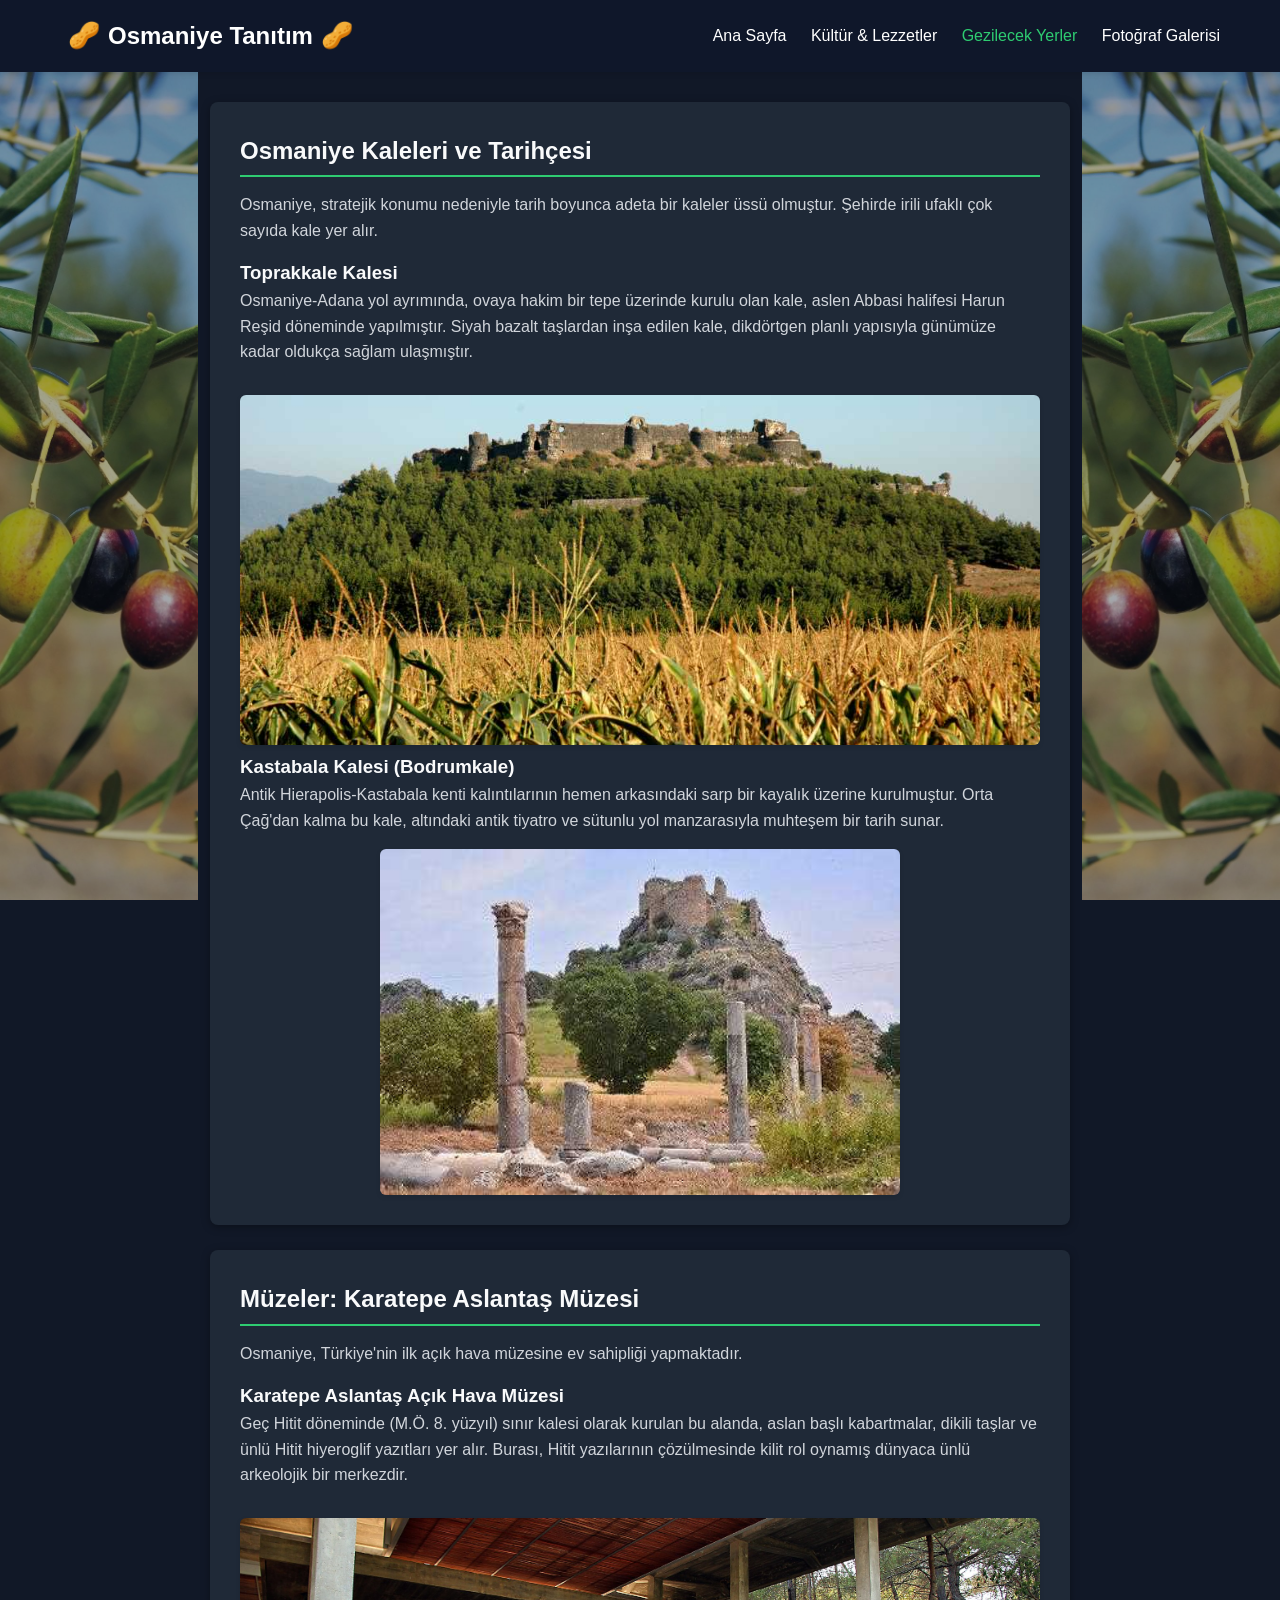
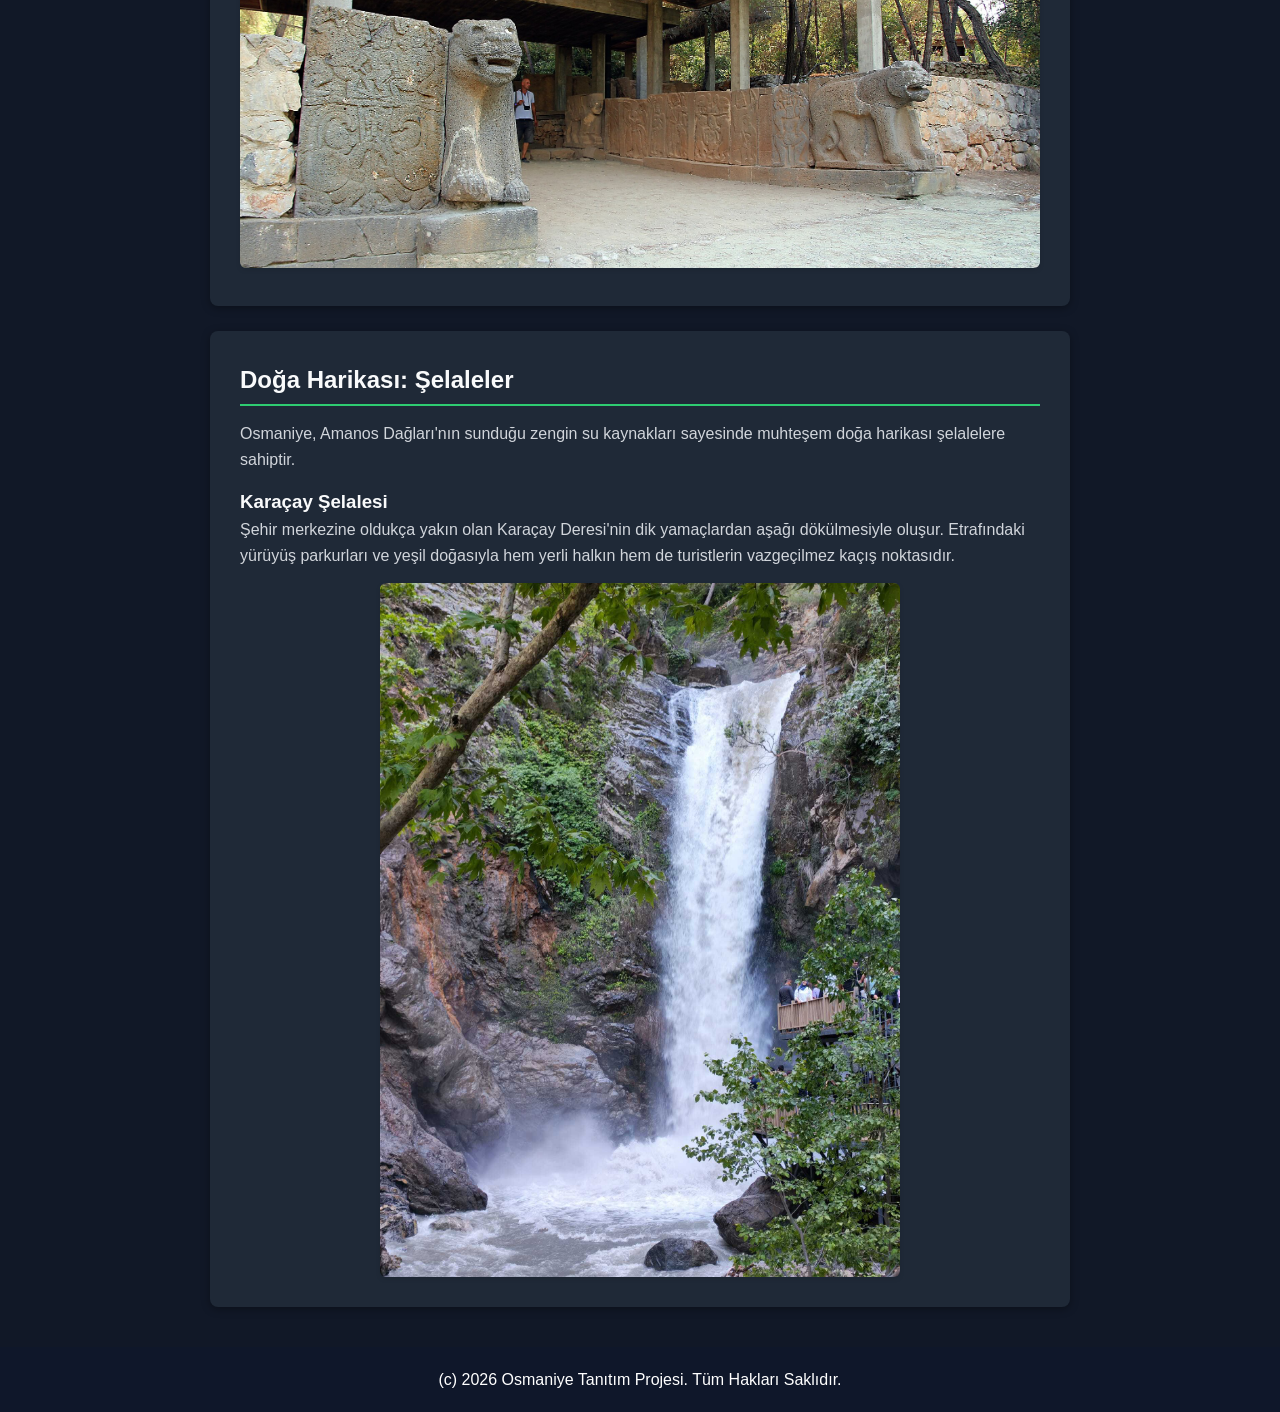
==== gezilecek.html @ cfa6c04e "Initial commit" ====
<!DOCTYPE html>
<html lang="tr">
<head>
    <meta charset="UTF-8">
    <meta name="viewport" content="width=device-width, initial-scale=1.0">
    <title>Gezilecek Yerler - Osmaniye</title>
    <link rel="stylesheet" href="style.css">
</head>
<body>

    <header class="navbar">
        <div class="nav-container">
            <a href="index.html" class="logo">
                <span class="logo-icon">🥜</span> Osmaniye Tanıtım <span class="logo-icon">🥜</span>
            </a>
            <nav class="nav-links">
                <a href="index.html">Ana Sayfa</a>
                <a href="kultur.html">Kültür & Lezzetler</a>
                <a href="gezilecek.html" class="active">Gezilecek Yerler</a>
                <a href="galeri.html">Fotoğraf Galerisi</a>
            </nav>
        </div>
    </header>

    <main class="container">
        
        <section class="icerik-karti">
            <h2>Osmaniye Kaleleri ve Tarihçesi</h2>
            <p>Osmaniye, stratejik konumu nedeniyle tarih boyunca adeta bir kaleler üssü olmuştur. Şehirde irili ufaklı çok sayıda kale yer alır.</p>
            
            <div style="margin-top: 15px;">
                <h3>Toprakkale Kalesi</h3>
                <p>Osmaniye-Adana yol ayrımında, ovaya hakim bir tepe üzerinde kurulu olan kale, aslen Abbasi halifesi Harun Reşid döneminde yapılmıştır. Siyah bazalt taşlardan inşa edilen kale, dikdörtgen planlı yapısıyla günümüze kadar oldukça sağlam ulaşmıştır.</p>
                <img src="images/toprakkale.jpeg" alt="Toprakkale Kalesi" class="ana-gorsel">
                
                <h3>Kastabala Kalesi (Bodrumkale)</h3>
                <p>Antik Hierapolis-Kastabala kenti kalıntılarının hemen arkasındaki sarp bir kayalık üzerine kurulmuştur. Orta Çağ'dan kalma bu kale, altındaki antik tiyatro ve sütunlu yol manzarasıyla muhteşem bir tarih sunar.</p>
                <img src="images/kastabala.jpeg" alt="Kastabala Kalesi" class="ana-gorsel kucuk-gorsel">
            </div>
        </section>

        <section class="icerik-karti">
            <h2>Müzeler: Karatepe Aslantaş Müzesi</h2>
            <p>Osmaniye, Türkiye'nin ilk açık hava müzesine ev sahipliği yapmaktadır.</p>
            <div style="margin-top: 15px;">
                <h3>Karatepe Aslantaş Açık Hava Müzesi</h3>
                <p>Geç Hitit döneminde (M.Ö. 8. yüzyıl) sınır kalesi olarak kurulan bu alanda, aslan başlı kabartmalar, dikili taşlar ve ünlü Hitit hiyeroglif yazıtları yer alır. Burası, Hitit yazılarının çözülmesinde kilit rol oynamış dünyaca ünlü arkeolojik bir merkezdir.</p>
                <img src="images/karatepe.jpg" alt="Karatepe Aslantaş Açık Hava Müzesi" class="ana-gorsel">
            </div>
        </section>

        <section class="icerik-karti">
            <h2>Doğa Harikası: Şelaleler</h2>
            <p>Osmaniye, Amanos Dağları'nın sunduğu zengin su kaynakları sayesinde muhteşem doğa harikası şelalelere sahiptir.</p>
            <div style="margin-top: 15px;">
                <h3>Karaçay Şelalesi</h3>
                <p>Şehir merkezine oldukça yakın olan Karaçay Deresi'nin dik yamaçlardan aşağı dökülmesiyle oluşur. Etrafındaki yürüyüş parkurları ve yeşil doğasıyla hem yerli halkın hem de turistlerin vazgeçilmez kaçış noktasıdır.</p>
                <img src="images/selale.jpg" alt="Karaçay Şelalesi" class="ana-gorsel kucuk-gorsel">
            </div>
        </section>

    </main>

    <footer class="alt-bilgi">
        <p>(c) 2026 Osmaniye Tanıtım Projesi. Tüm Hakları Saklıdır.</p>
    </footer>

    <script src="script.js"></script>
</body>
</html>
---- style.css ----
* {
    margin: 0;
    padding: 0;
    box-sizing: border-box;
}
body {
    background-color: #111827;
    color: #e5e7eb;
    font-family: 'Segoe UI', Tahoma, Geneva, Verdana, sans-serif;
    line-height: 1.6;
    overflow-x: hidden;
}
body::before,
body::after {
    content: "";
    position: fixed;
    top: 58px;
    bottom: 0;
    width: max(0px, calc((100vw - 884px) / 2));
    background-image: url("images/zeytin-dali.jpg");
    background-repeat: no-repeat;
    background-position: center;
    background-size: cover;
    opacity: 0.62;
    pointer-events: none;
    z-index: 0;
}
body::before {
    left: 0;
}
body::after {
    right: 0;
    transform: scaleX(-1);
}
.navbar,
.tanitim-alani,
.container,
.alt-bilgi,
.modal {
    position: relative;
    z-index: 1;
}
.navbar,
.tanitim-alani,
.alt-bilgi {
    background-color: #2c3e50;
    color: #fff;
}
.navbar {
    position: sticky;
    top: 0;
    z-index: 1000;
    box-shadow: 0 2px 5px rgba(0,0,0,0.1);
}
.nav-container {
    max-width: 1200px;
    margin: 0 auto;
    padding: 15px 20px;
    display: flex;
    justify-content: space-between;
    align-items: center;
}
.logo {
    color: #fff;
    text-decoration: none;
    font-size: 24px;
    font-weight: bold;
    display: flex;
    align-items: center;
}
.logo-icon {
    margin: 0 8px;
    font-size: 26px;
}
.nav-links a,
.modal-close {
    color: #fff;
    font-size: 16px;
}
.nav-links a {
    text-decoration: none;
    margin-left: 20px;
}
.nav-links a:hover,
.nav-links a.active,
.modal-close:hover {
    color: #2ecc71;
}
.gonder-butonu:hover {
    background-color: #2ecc71;
}
.tanitim-alani {
    width: min(860px, calc(100% - 40px));
    min-height: 350px;
    margin: 24px auto 34px;
    display: block;
    padding: 0;
    border: 1px solid rgba(255,255,255,0.1);
    border-radius: 10px;
    overflow: hidden;
    box-shadow: 0 18px 45px rgba(0,0,0,0.22);
}
.tanitim-sol,
.tanitim-sag {
    min-width: 0;
}
.tanitim-sol {
    position: absolute;
    left: 24px;
    bottom: 24px;
    width: min(470px, calc(100% - 48px));
    padding: 22px 24px;
    display: flex;
    flex-direction: column;
    justify-content: center;
    border-radius: 8px;
    background:
        linear-gradient(135deg, rgba(46,204,113,0.2), rgba(46,204,113,0) 52%),
        rgba(15,23,42,0.78);
    backdrop-filter: blur(4px);
    z-index: 2;
}
.tanitim-sol h1 {
    max-width: 440px;
    font-size: clamp(26px, 2vw, 34px);
    margin-bottom: 12px;
    line-height: 1.14;
}
.tanitim-sol p {
    color: #ecf0f1;
    font-size: 16px;
    max-width: 440px;
}
.tanitim-sag {
    background: #0f172a;
    padding: 0;
    display: flex;
    justify-content: center;
    align-items: center;
    overflow: hidden;
}
.tanitim-slider {
    width: 100%;
    height: 350px;
    display: flex;
    transition: transform 0.8s ease-in-out;
}
.tanitim-gorseli {
    flex: 0 0 100%;
    min-width: 100%;
    height: 100%;
    object-fit: cover;
    filter: brightness(0.78);
}
.container {
    max-width: 860px;
    margin: 30px auto;
    padding: 0;
}
.icerik-karti {
    background: #1f2937;
    color: #e5e7eb;
    padding: 30px;
    margin-bottom: 25px;
    border-radius: 8px;
    box-shadow: 0 2px 8px rgba(0,0,0,0.35);
}
.icerik-karti h2 {
    color: #f9fafb;
    margin-bottom: 15px;
    padding-bottom: 5px;
    border-bottom: 2px solid #2ecc71;
}
.icerik-karti p {
    color: #d1d5db;
    margin-bottom: 15px;
}
.ana-gorsel,
.galeri-ogesi {
    width: 100%;
    object-fit: cover;
    border-radius: 6px;
}
.ana-gorsel {
    max-height: 350px;
    margin-top: 15px;
    box-shadow: 0 2px 5px rgba(0,0,0,0.1);
}
.kucuk-gorsel,
.yemek-gorseli {
    display: block;
    width: min(100%, 520px);
    margin-left: auto;
    margin-right: auto;
}
.kucuk-gorsel {
    height: auto;
    max-height: none;
    object-fit: contain;
}
.yemek-gorseli {
    height: 300px;
}
.yorum-formu {
    margin-top: 20px;
}
.form-grubu {
    margin-bottom: 15px;
}
.form-grubu label {
    display: block;
    margin-bottom: 5px;
    font-weight: bold;
}
.form-grubu input,
.form-grubu textarea {
    width: 100%;
    padding: 10px;
    border: 1px solid #ccc;
    border-radius: 4px;
    font-size: 15px;
}
.gonder-butonu {
    width: 100%;
    background-color: #2c3e50;
    color: white;
    padding: 12px 20px;
    border: none;
    border-radius: 4px;
    cursor: pointer;
    font-size: 16px;
}
.hata-mesaji {
    color: #e74c3c;
    font-size: 13px;
    display: block;
    margin-top: 5px;
}
.basari-mesaji {
    color: #2ecc71;
    font-weight: bold;
    margin-top: 15px;
    text-align: center;
}
.alt-bilgi {
    text-align: center;
    padding: 20px;
    margin-top: 40px;
}
.galeri-izgara {
    display: grid;
    grid-template-columns: repeat(auto-fill, minmax(200px, 1fr));
    gap: 15px;
    margin-top: 20px;
}
.galeri-notu {
    color: #f9fafb;
    font-weight: 600;
    border-left: 4px solid #2ecc71;
    padding-left: 12px;
}
.galeri-ogesi {
    height: 150px;
    cursor: pointer;
    transition: transform 0.2s, box-shadow 0.2s;
}
.galeri-ogesi:hover {
    transform: scale(1.04);
    box-shadow: 0 4px 10px rgba(0,0,0,0.15);
}
.ilce-tablosu {
    width: 100%;
    margin-top: 15px;
    border-collapse: collapse;
}
.ilce-tablosu th,
.ilce-tablosu td {
    border: 1px solid #ddd;
    padding: 12px;
    text-align: left;
}
.ilce-tablosu th {
    background-color: #0f172a;
    color: #fff;
}
.ilce-tablosu td:last-child {
    color: #f9fafb;
    font-weight: 700;
}
.kaynak-notu {
    color: #f9fafb;
    font-size: 14px;
    margin-top: 12px;
}
.modal {
    display: none;
    position: fixed;
    z-index: 2000;
    inset: 0;
    padding-top: 60px;
    background-color: rgba(0,0,0,0.9);
}
.modal-content,
.modal-caption {
    display: block;
    margin: auto;
    width: 80%;
}
.modal-content {
    max-height: 75vh;
    object-fit: contain;
}
.modal-caption {
    color: #ccc;
    text-align: center;
    padding: 10px 0;
    font-size: 18px;
}
.modal-close {
    position: absolute;
    top: 15px;
    right: 35px;
    color: #f1f1f1;
    font-size: 40px;
    font-weight: bold;
    cursor: pointer;
}
.navbar,
.alt-bilgi,
.tanitim-alani,
.ilce-tablosu th {
    background-color: #0f172a;
}
.tanitim-sag {
    background-color: #020617;
}
.icerik-karti h2,
.icerik-karti h3,
.galeri-notu,
.ilce-tablosu th,
.ilce-tablosu td,
.kaynak-notu {
    color: #f9fafb;
}
.icerik-karti p,
.tanitim-sol p {
    color: #d1d5db;
}
.ilce-tablosu th,
.ilce-tablosu td,
.form-grubu input,
.form-grubu textarea {
    border-color: #4b5563;
}
.form-grubu input,
.form-grubu textarea {
    background-color: #111827;
    color: #f9fafb;
}
@media (max-width: 1100px) {
    body::before,
    body::after {
        display: none;
    }
}
@media (max-width: 768px) {
    .nav-container,
    .tanitim-alani {
        flex-direction: column;
    }
    .nav-links {
        display: flex;
        flex-wrap: wrap;
        justify-content: center;
        gap: 10px;
        margin-top: 15px;
    }
    .nav-links a {
        margin: 0;
    }
    .tanitim-alani {
        width: calc(100% - 16px);
        min-height: 320px;
        margin: 8px auto;
    }
    .tanitim-sol {
        left: 12px;
        bottom: 12px;
        width: calc(100% - 24px);
        padding: 16px;
        text-align: center;
        align-items: center;
    }
    .tanitim-sol h1 {
        font-size: 24px;
    }
    .tanitim-slider {
        height: 320px;
    }
    .icerik-karti {
        padding: 18px;
    }
}
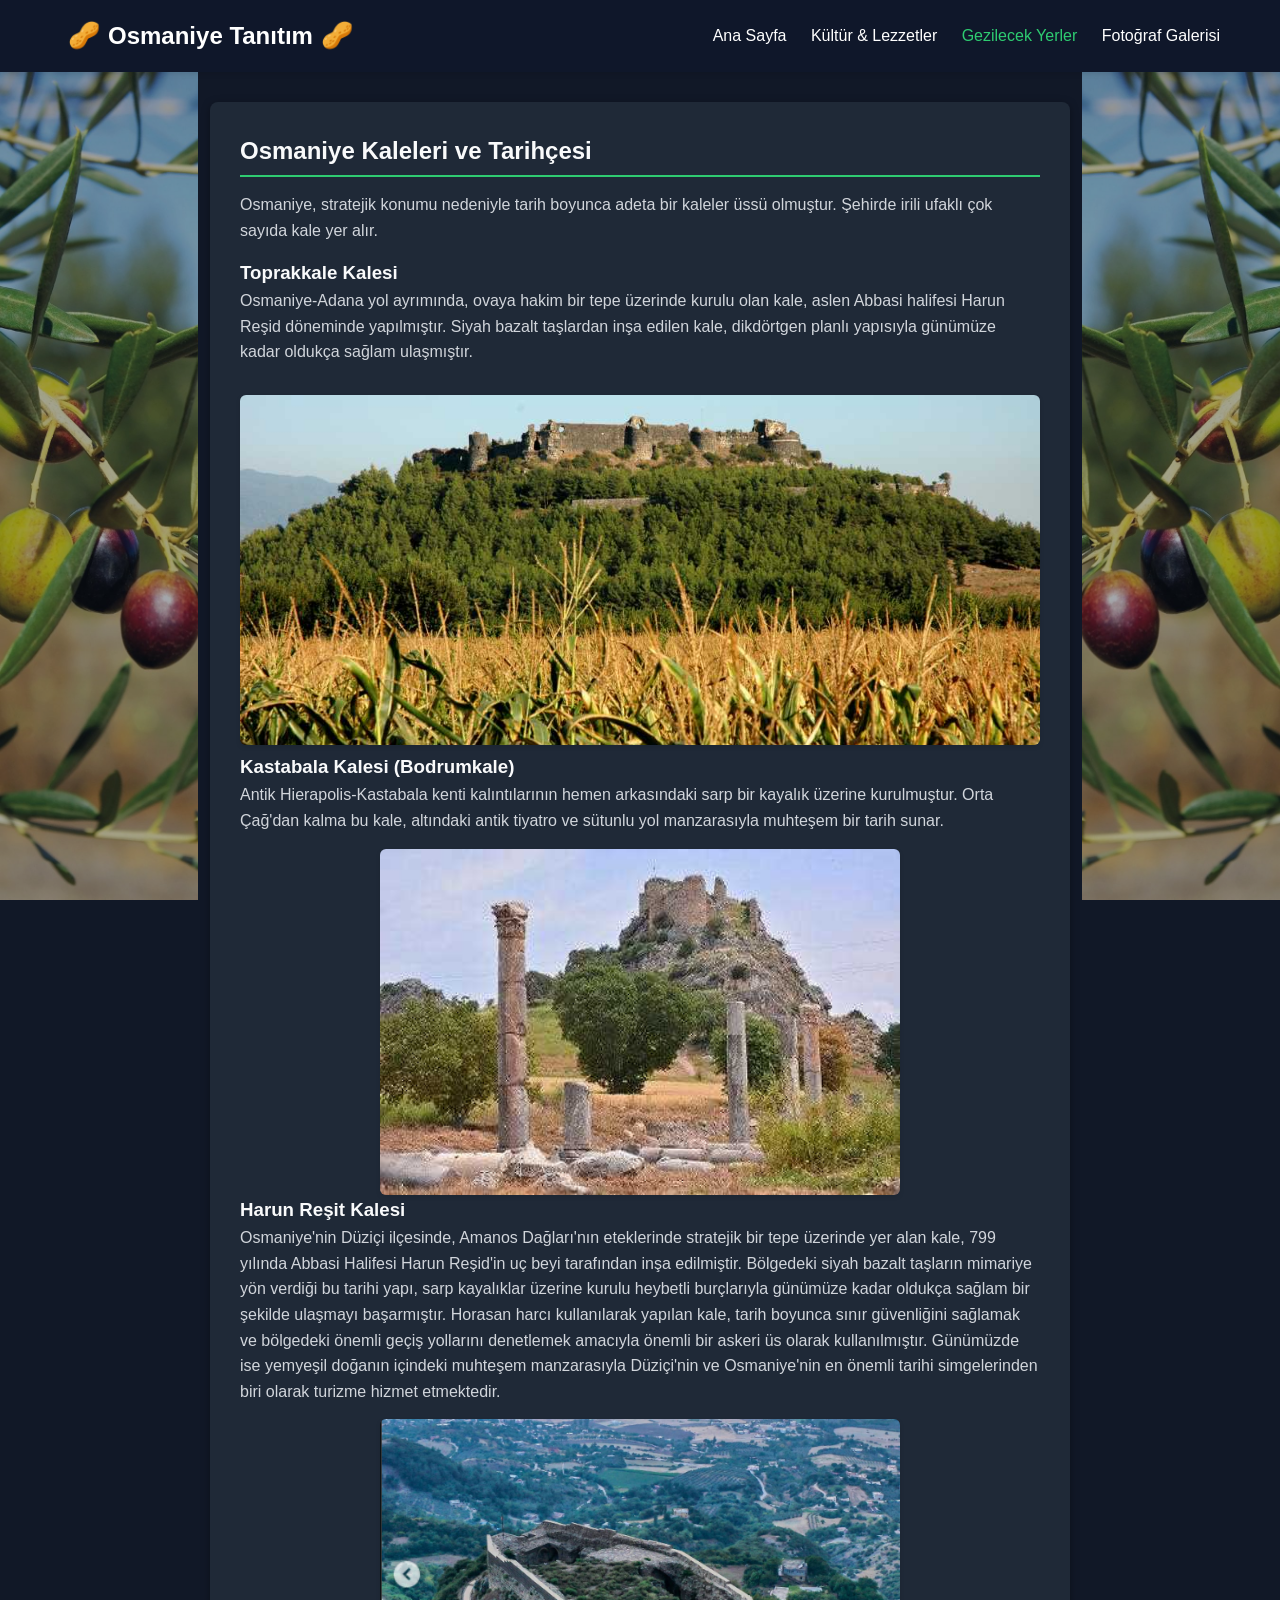
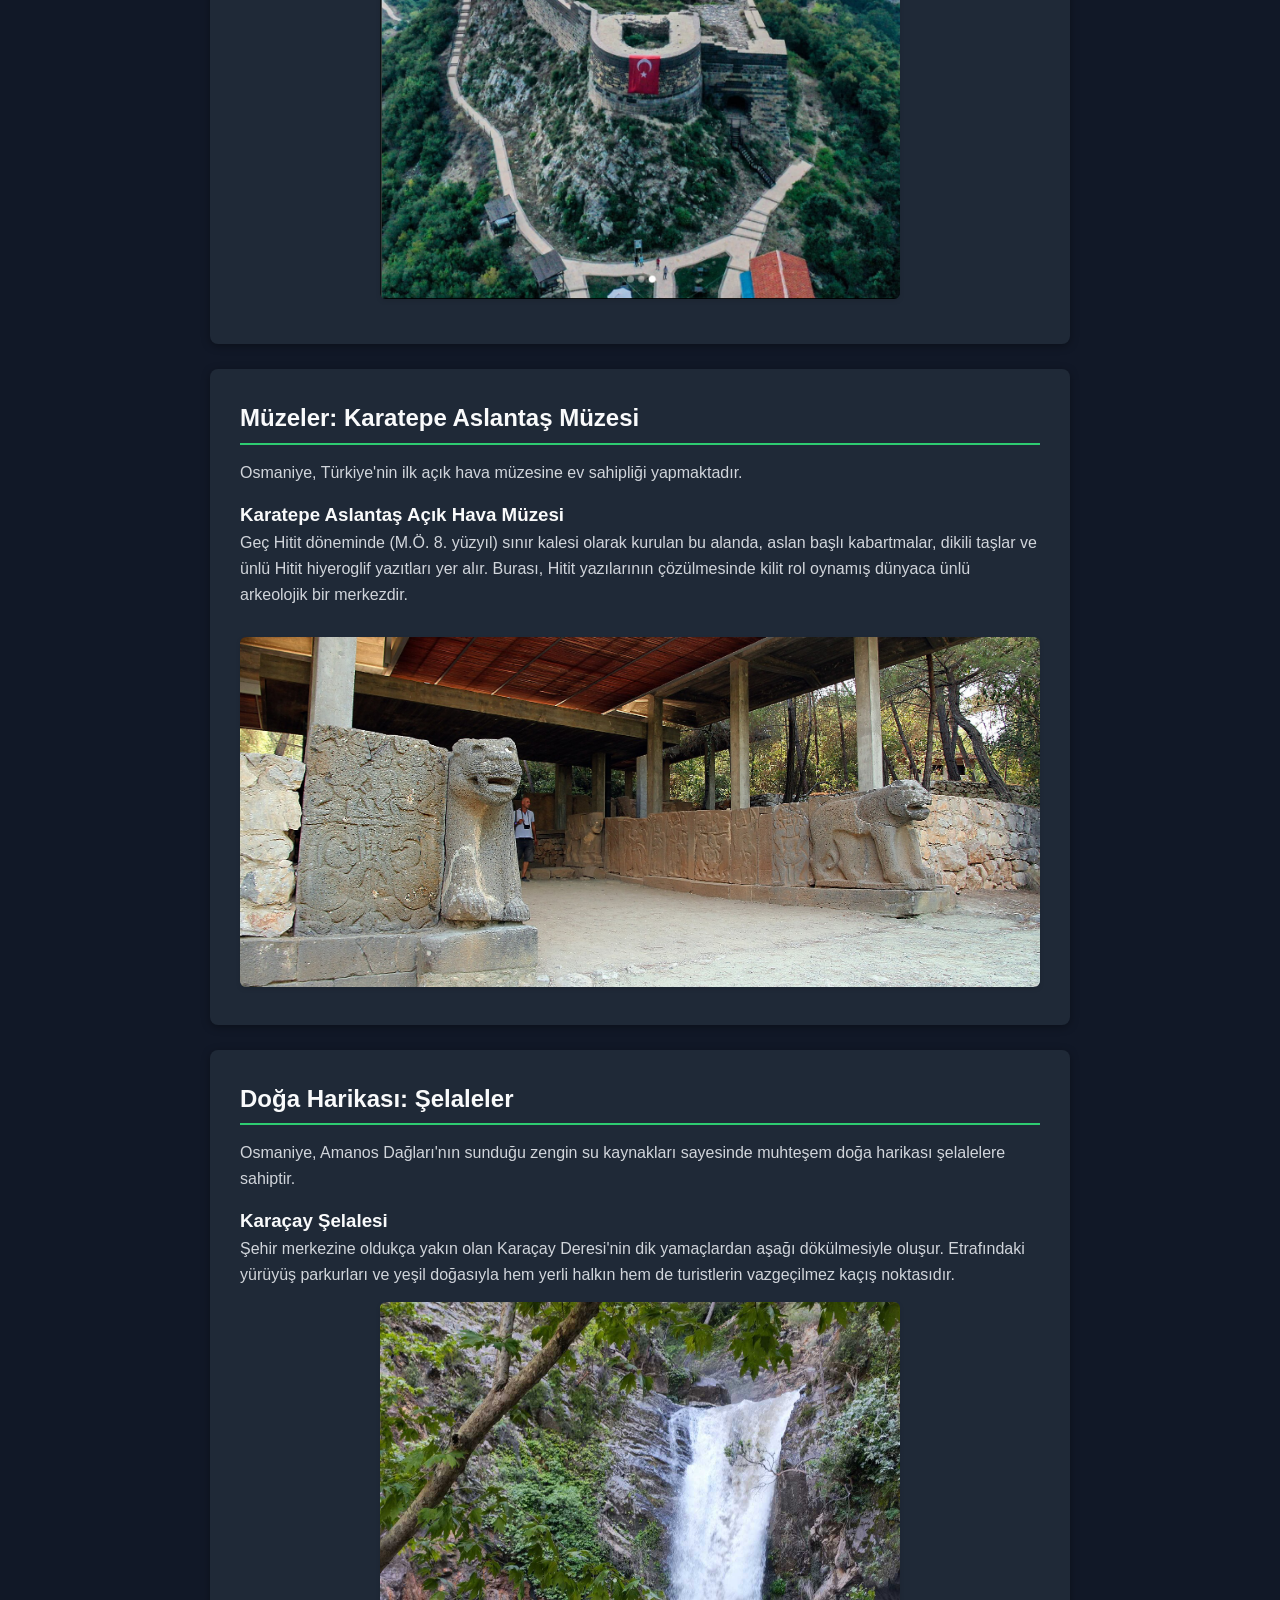
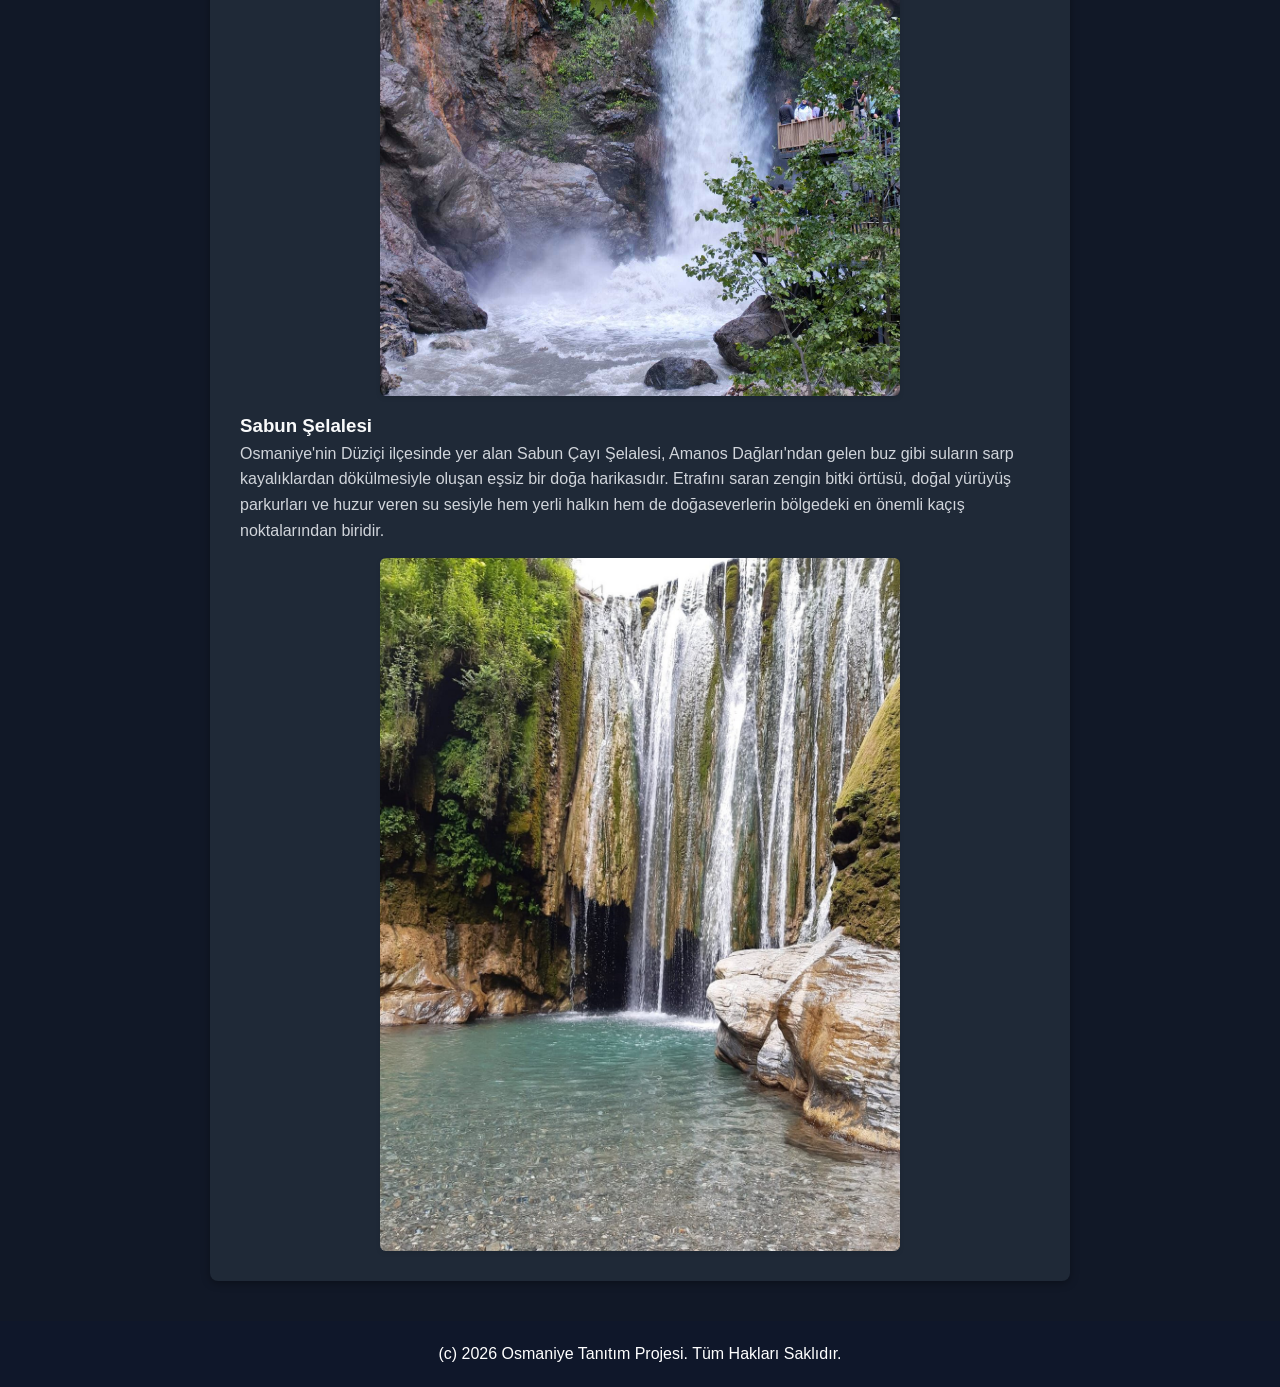
==== commit 48f604db: "sitede gelistirmeler yapıldı" ====
--- a/gezilecek.html
+++ b/gezilecek.html
@@ -36,6 +36,11 @@
                 <h3>Kastabala Kalesi (Bodrumkale)</h3>
                 <p>Antik Hierapolis-Kastabala kenti kalıntılarının hemen arkasındaki sarp bir kayalık üzerine kurulmuştur. Orta Çağ'dan kalma bu kale, altındaki antik tiyatro ve sütunlu yol manzarasıyla muhteşem bir tarih sunar.</p>
                 <img src="images/kastabala.jpeg" alt="Kastabala Kalesi" class="ana-gorsel kucuk-gorsel">
+
+                <h3>Harun Reşit Kalesi</h3>
+                <p>
+                   Osmaniye'nin Düziçi ilçesinde, Amanos Dağları'nın eteklerinde stratejik bir tepe üzerinde yer alan kale, 799 yılında Abbasi Halifesi Harun Reşid'in uç beyi tarafından inşa edilmiştir. Bölgedeki siyah bazalt taşların mimariye yön verdiği bu tarihi yapı, sarp kayalıklar üzerine kurulu heybetli burçlarıyla günümüze kadar oldukça sağlam bir şekilde ulaşmayı başarmıştır. Horasan harcı kullanılarak yapılan kale, tarih boyunca sınır güvenliğini sağlamak ve bölgedeki önemli geçiş yollarını denetlemek amacıyla önemli bir askeri üs olarak kullanılmıştır. Günümüzde ise yemyeşil doğanın içindeki muhteşem manzarasıyla Düziçi'nin ve Osmaniye'nin en önemli tarihi simgelerinden biri olarak turizme hizmet etmektedir.
+                <img src="images/harun_resit.png" alt="Harun Resit Kalesi" class="ana-gorsel kucuk-gorsel">
             </div>
         </section>
 
@@ -57,6 +62,12 @@
                 <p>Şehir merkezine oldukça yakın olan Karaçay Deresi'nin dik yamaçlardan aşağı dökülmesiyle oluşur. Etrafındaki yürüyüş parkurları ve yeşil doğasıyla hem yerli halkın hem de turistlerin vazgeçilmez kaçış noktasıdır.</p>
                 <img src="images/selale.jpg" alt="Karaçay Şelalesi" class="ana-gorsel kucuk-gorsel">
             </div>
+
+            <div style="margin-top: 15px;">
+                <h3>Sabun Şelalesi</h3>
+                <p>Osmaniye'nin Düziçi ilçesinde yer alan Sabun Çayı Şelalesi, Amanos Dağları'ndan gelen buz gibi suların sarp kayalıklardan dökülmesiyle oluşan eşsiz bir doğa harikasıdır. Etrafını saran zengin bitki örtüsü, doğal yürüyüş parkurları ve huzur veren su sesiyle hem yerli halkın hem de doğaseverlerin bölgedeki en önemli kaçış noktalarından biridir.</p>
+                <img src="images/burasi-muthis-bir-doga.jpg" alt="Sabun Şelalesi" class="ana-gorsel kucuk-gorsel">
+            </div>
         </section>
 
     </main>
--- a/style.css
+++ b/style.css
@@ -17,17 +17,12 @@
     top: 58px;
     bottom: 0;
     width: max(0px, calc((100vw - 884px) / 2));
-    background-image: url("images/zeytin-dali.jpg");
-    background-repeat: no-repeat;
-    background-position: center;
-    background-size: cover;
+    background: url("images/zeytin-dali.jpg") center / cover no-repeat;
     opacity: 0.62;
     pointer-events: none;
     z-index: 0;
 }
-body::before {
-    left: 0;
-}
+body::before { left: 0; }
 body::after {
     right: 0;
     transform: scaleX(-1);
@@ -41,9 +36,10 @@
     z-index: 1;
 }
 .navbar,
+.alt-bilgi,
 .tanitim-alani,
-.alt-bilgi {
-    background-color: #2c3e50;
+.ilce-tablosu th {
+    background-color: #0f172a;
     color: #fff;
 }
 .navbar {
@@ -61,12 +57,12 @@
     align-items: center;
 }
 .logo {
+    display: flex;
+    align-items: center;
     color: #fff;
-    text-decoration: none;
     font-size: 24px;
     font-weight: bold;
-    display: flex;
-    align-items: center;
+    text-decoration: none;
 }
 .logo-icon {
     margin: 0 8px;
@@ -78,31 +74,22 @@
     font-size: 16px;
 }
 .nav-links a {
+    margin-left: 20px;
     text-decoration: none;
-    margin-left: 20px;
 }
 .nav-links a:hover,
 .nav-links a.active,
 .modal-close:hover {
     color: #2ecc71;
 }
-.gonder-butonu:hover {
-    background-color: #2ecc71;
-}
 .tanitim-alani {
     width: min(860px, calc(100% - 40px));
     min-height: 350px;
     margin: 24px auto 34px;
-    display: block;
-    padding: 0;
     border: 1px solid rgba(255,255,255,0.1);
     border-radius: 10px;
     overflow: hidden;
     box-shadow: 0 18px 45px rgba(0,0,0,0.22);
-}
-.tanitim-sol,
-.tanitim-sag {
-    min-width: 0;
 }
 .tanitim-sol {
     position: absolute;
@@ -122,22 +109,24 @@
 }
 .tanitim-sol h1 {
     max-width: 440px;
+    margin-bottom: 12px;
     font-size: clamp(26px, 2vw, 34px);
-    margin-bottom: 12px;
     line-height: 1.14;
 }
+.tanitim-sol p,
+.icerik-karti p { color: #d1d5db; }
 .tanitim-sol p {
-    color: #ecf0f1;
+    max-width: 440px;
     font-size: 16px;
-    max-width: 440px;
 }
 .tanitim-sag {
-    background: #0f172a;
+    min-width: 0;
     padding: 0;
     display: flex;
     justify-content: center;
     align-items: center;
     overflow: hidden;
+    background-color: #020617;
 }
 .tanitim-slider {
     width: 100%;
@@ -155,26 +144,26 @@
 .container {
     max-width: 860px;
     margin: 30px auto;
-    padding: 0;
 }
 .icerik-karti {
+    margin-bottom: 25px;
+    padding: 30px;
+    border-radius: 8px;
     background: #1f2937;
     color: #e5e7eb;
-    padding: 30px;
-    margin-bottom: 25px;
-    border-radius: 8px;
     box-shadow: 0 2px 8px rgba(0,0,0,0.35);
 }
 .icerik-karti h2 {
-    color: #f9fafb;
     margin-bottom: 15px;
     padding-bottom: 5px;
     border-bottom: 2px solid #2ecc71;
 }
-.icerik-karti p {
-    color: #d1d5db;
-    margin-bottom: 15px;
-}
+.icerik-karti h2,
+.icerik-karti h3,
+.galeri-notu,
+.ilce-tablosu td,
+.kaynak-notu { color: #f9fafb; }
+.icerik-karti p { margin-bottom: 15px; }
 .ana-gorsel,
 .galeri-ogesi {
     width: 100%;
@@ -198,15 +187,10 @@
     max-height: none;
     object-fit: contain;
 }
-.yemek-gorseli {
-    height: 300px;
-}
-.yorum-formu {
-    margin-top: 20px;
-}
-.form-grubu {
-    margin-bottom: 15px;
-}
+.yemek-gorseli { height: 300px; }
+.yorum-formu,
+.galeri-izgara { margin-top: 20px; }
+.form-grubu { margin-bottom: 15px; }
 .form-grubu label {
     display: block;
     margin-bottom: 5px;
@@ -216,48 +200,49 @@
 .form-grubu textarea {
     width: 100%;
     padding: 10px;
-    border: 1px solid #ccc;
+    border: 1px solid #4b5563;
     border-radius: 4px;
+    background-color: #111827;
+    color: #f9fafb;
     font-size: 15px;
 }
 .gonder-butonu {
     width: 100%;
-    background-color: #2c3e50;
-    color: white;
     padding: 12px 20px;
     border: none;
     border-radius: 4px;
+    background-color: #2c3e50;
+    color: #fff;
     cursor: pointer;
     font-size: 16px;
 }
+.gonder-butonu:hover { background-color: #2ecc71; }
 .hata-mesaji {
+    display: block;
+    margin-top: 5px;
     color: #e74c3c;
     font-size: 13px;
-    display: block;
-    margin-top: 5px;
 }
 .basari-mesaji {
+    margin-top: 15px;
     color: #2ecc71;
     font-weight: bold;
-    margin-top: 15px;
     text-align: center;
 }
 .alt-bilgi {
+    margin-top: 40px;
+    padding: 20px;
     text-align: center;
-    padding: 20px;
-    margin-top: 40px;
 }
 .galeri-izgara {
     display: grid;
     grid-template-columns: repeat(auto-fill, minmax(200px, 1fr));
     gap: 15px;
-    margin-top: 20px;
 }
 .galeri-notu {
-    color: #f9fafb;
+    padding-left: 12px;
+    border-left: 4px solid #2ecc71;
     font-weight: 600;
-    border-left: 4px solid #2ecc71;
-    padding-left: 12px;
 }
 .galeri-ogesi {
     height: 150px;
@@ -275,46 +260,38 @@
 }
 .ilce-tablosu th,
 .ilce-tablosu td {
-    border: 1px solid #ddd;
     padding: 12px;
+    border: 1px solid #4b5563;
     text-align: left;
 }
-.ilce-tablosu th {
-    background-color: #0f172a;
-    color: #fff;
-}
-.ilce-tablosu td:last-child {
-    color: #f9fafb;
-    font-weight: 700;
-}
+.ilce-tablosu td:last-child { font-weight: 700; }
 .kaynak-notu {
-    color: #f9fafb;
+    margin-top: 12px;
     font-size: 14px;
-    margin-top: 12px;
 }
 .modal {
     display: none;
     position: fixed;
+    inset: 0;
     z-index: 2000;
-    inset: 0;
     padding-top: 60px;
     background-color: rgba(0,0,0,0.9);
 }
 .modal-content,
 .modal-caption {
     display: block;
+    width: 80%;
     margin: auto;
-    width: 80%;
 }
 .modal-content {
     max-height: 75vh;
     object-fit: contain;
 }
 .modal-caption {
+    padding: 10px 0;
     color: #ccc;
+    font-size: 18px;
     text-align: center;
-    padding: 10px 0;
-    font-size: 18px;
 }
 .modal-close {
     position: absolute;
@@ -325,49 +302,12 @@
     font-weight: bold;
     cursor: pointer;
 }
-.navbar,
-.alt-bilgi,
-.tanitim-alani,
-.ilce-tablosu th {
-    background-color: #0f172a;
-}
-.tanitim-sag {
-    background-color: #020617;
-}
-.icerik-karti h2,
-.icerik-karti h3,
-.galeri-notu,
-.ilce-tablosu th,
-.ilce-tablosu td,
-.kaynak-notu {
-    color: #f9fafb;
-}
-.icerik-karti p,
-.tanitim-sol p {
-    color: #d1d5db;
-}
-.ilce-tablosu th,
-.ilce-tablosu td,
-.form-grubu input,
-.form-grubu textarea {
-    border-color: #4b5563;
-}
-.form-grubu input,
-.form-grubu textarea {
-    background-color: #111827;
-    color: #f9fafb;
-}
 @media (max-width: 1100px) {
     body::before,
-    body::after {
-        display: none;
-    }
+    body::after { display: none; }
 }
 @media (max-width: 768px) {
-    .nav-container,
-    .tanitim-alani {
-        flex-direction: column;
-    }
+    .nav-container { flex-direction: column; }
     .nav-links {
         display: flex;
         flex-wrap: wrap;
@@ -375,9 +315,7 @@
         gap: 10px;
         margin-top: 15px;
     }
-    .nav-links a {
-        margin: 0;
-    }
+    .nav-links a { margin: 0; }
     .tanitim-alani {
         width: calc(100% - 16px);
         min-height: 320px;
@@ -388,16 +326,10 @@
         bottom: 12px;
         width: calc(100% - 24px);
         padding: 16px;
+        align-items: center;
         text-align: center;
-        align-items: center;
     }
-    .tanitim-sol h1 {
-        font-size: 24px;
-    }
-    .tanitim-slider {
-        height: 320px;
-    }
-    .icerik-karti {
-        padding: 18px;
-    }
-}
+    .tanitim-sol h1 { font-size: 24px; }
+    .tanitim-slider { height: 320px; }
+    .icerik-karti { padding: 18px; }
+}
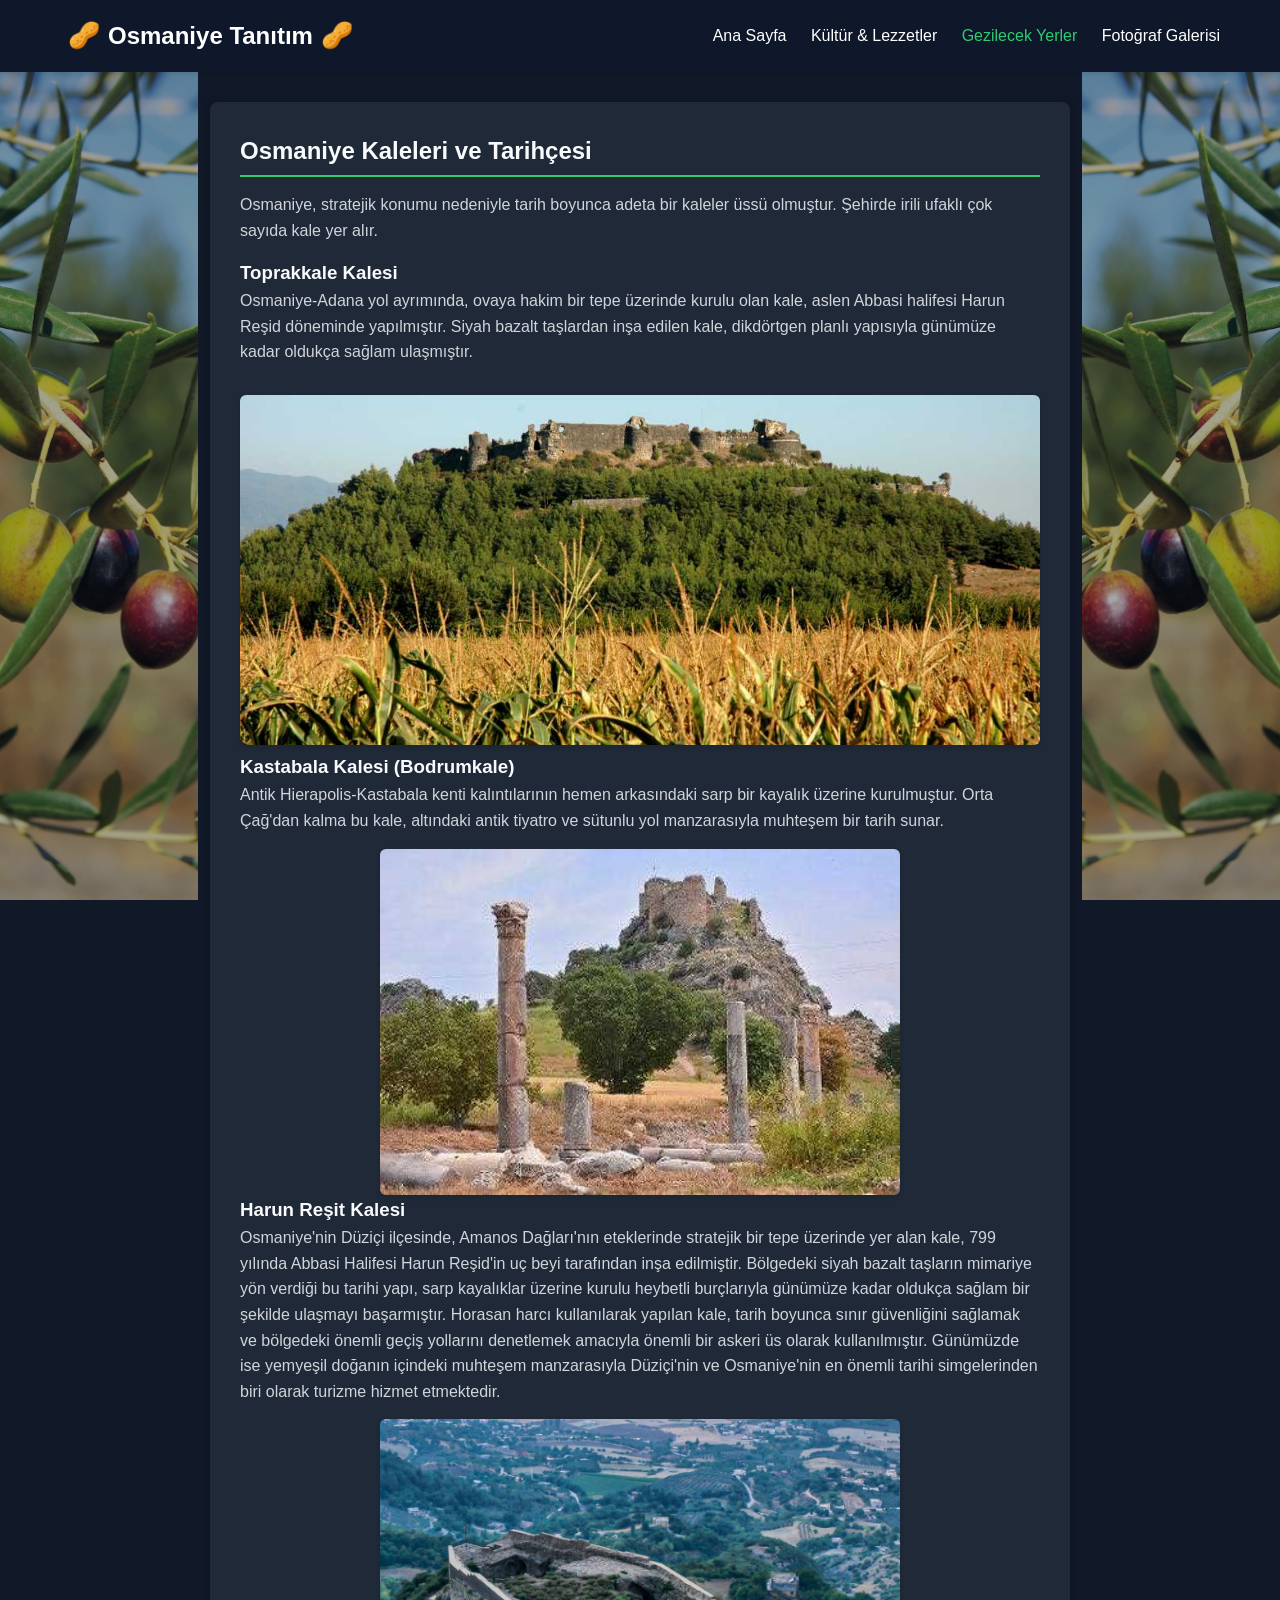
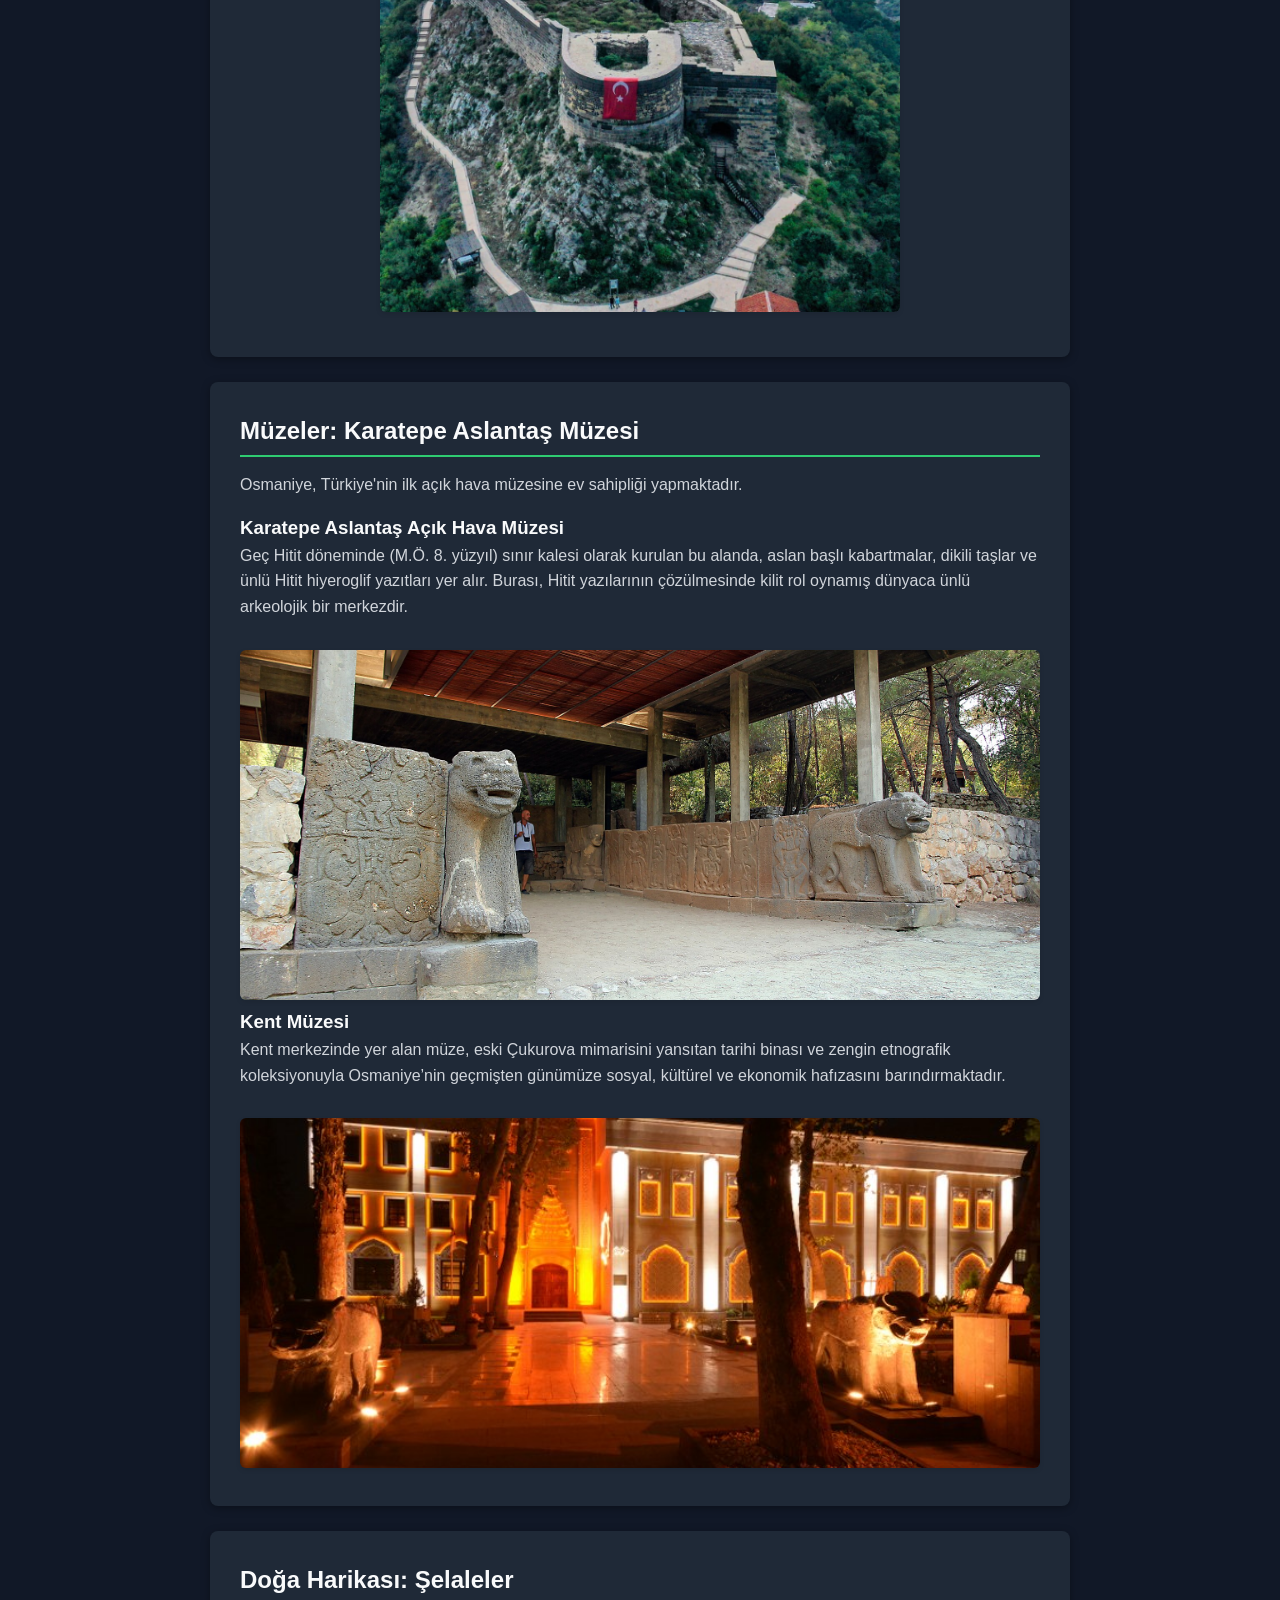
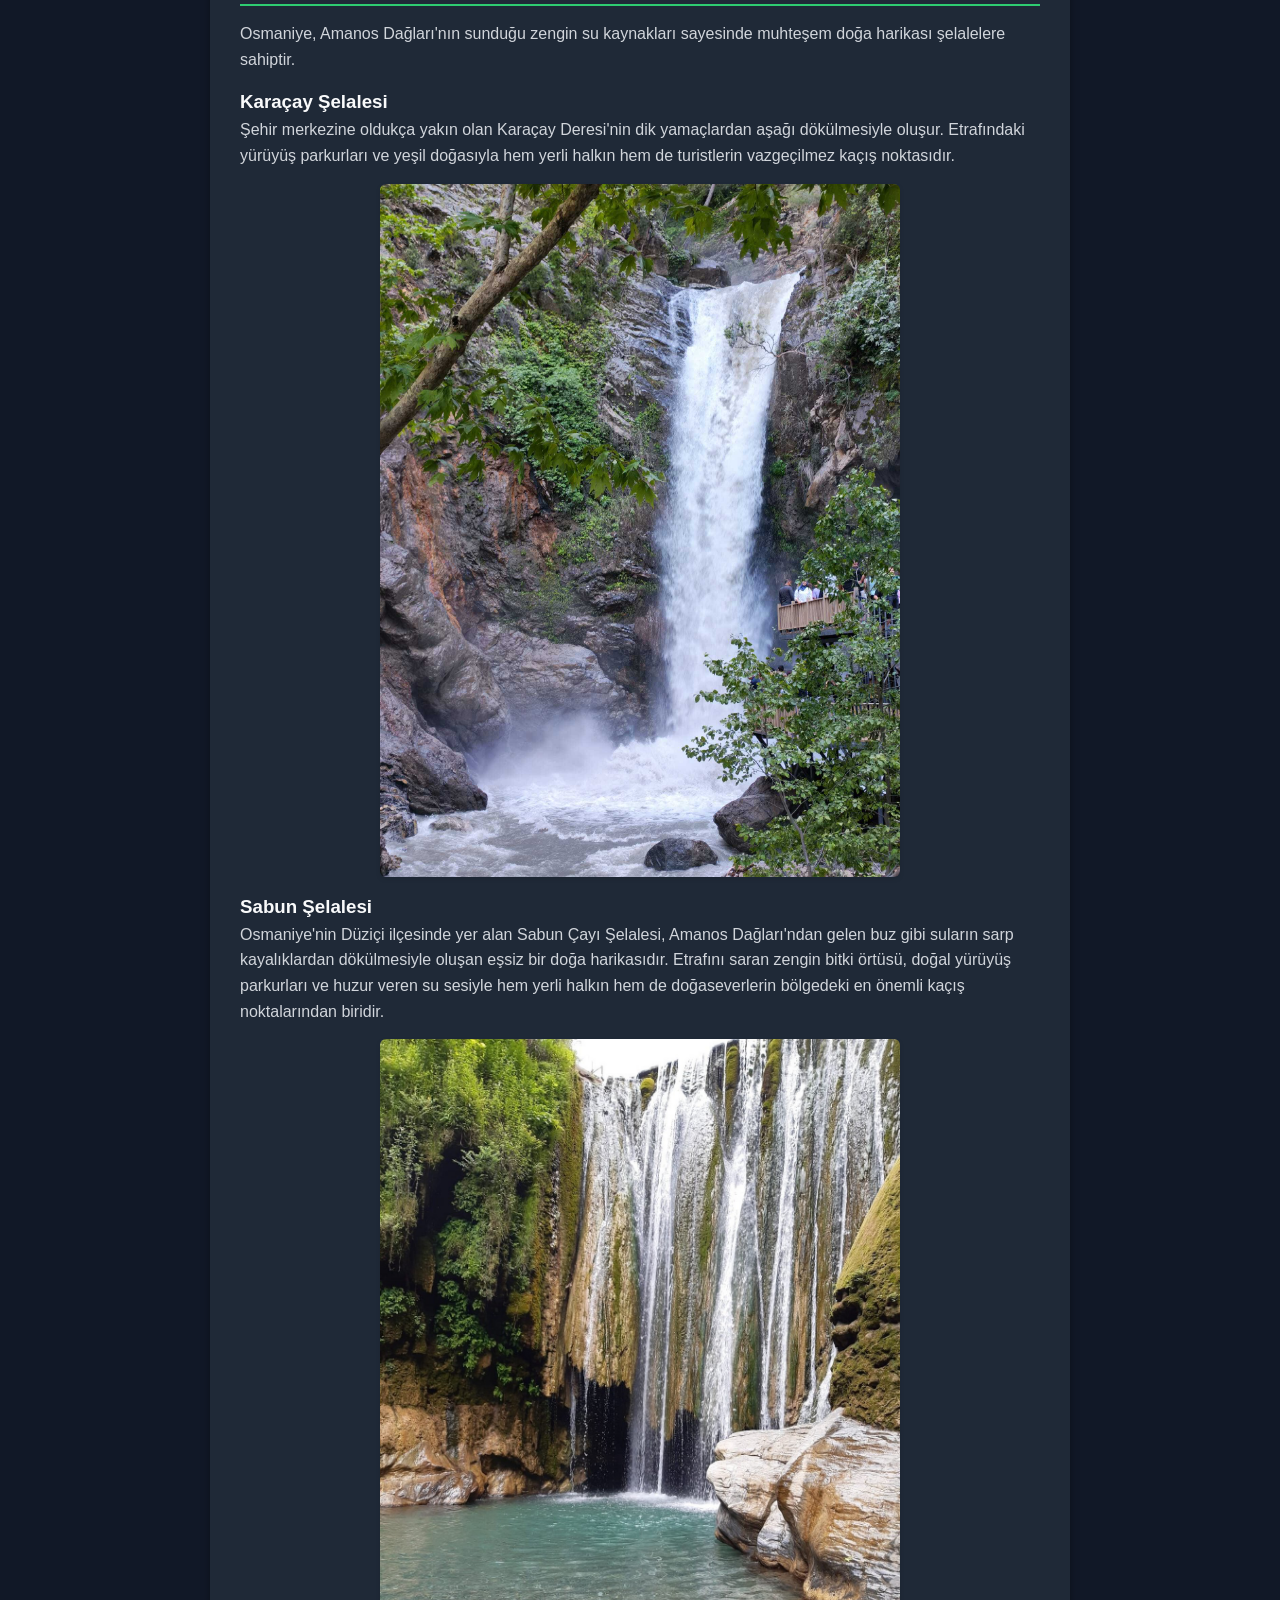
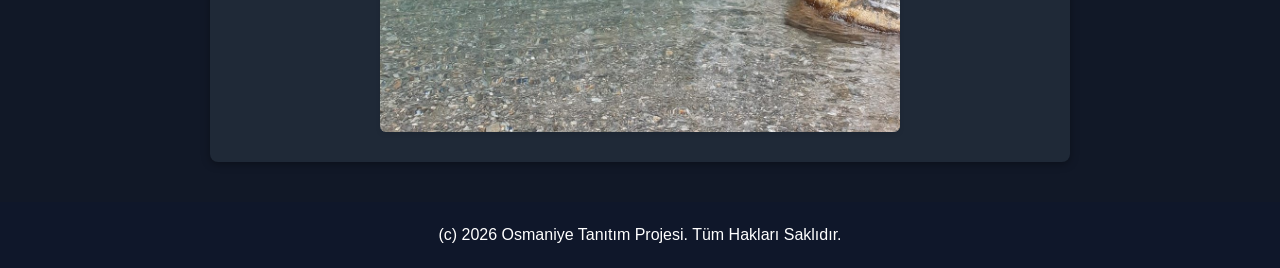
==== commit 42f55e79: "gezilecek.html ve galeri.html üzerine eklemeler yapıldı" ====
--- a/gezilecek.html
+++ b/gezilecek.html
@@ -51,6 +51,13 @@
                 <h3>Karatepe Aslantaş Açık Hava Müzesi</h3>
                 <p>Geç Hitit döneminde (M.Ö. 8. yüzyıl) sınır kalesi olarak kurulan bu alanda, aslan başlı kabartmalar, dikili taşlar ve ünlü Hitit hiyeroglif yazıtları yer alır. Burası, Hitit yazılarının çözülmesinde kilit rol oynamış dünyaca ünlü arkeolojik bir merkezdir.</p>
                 <img src="images/karatepe.jpg" alt="Karatepe Aslantaş Açık Hava Müzesi" class="ana-gorsel">
+
+                <h3>Kent Müzesi</h3>
+                <p>
+                    Kent merkezinde yer alan müze, eski Çukurova mimarisini yansıtan tarihi binası ve zengin etnografik koleksiyonuyla Osmaniye’nin geçmişten günümüze sosyal, kültürel ve ekonomik hafızasını barındırmaktadır.
+                </p>
+                <img src="images/kent_muzesi.jpg" alt="Kent Müzesi" class="ana-gorsel">
+
             </div>
         </section>
 
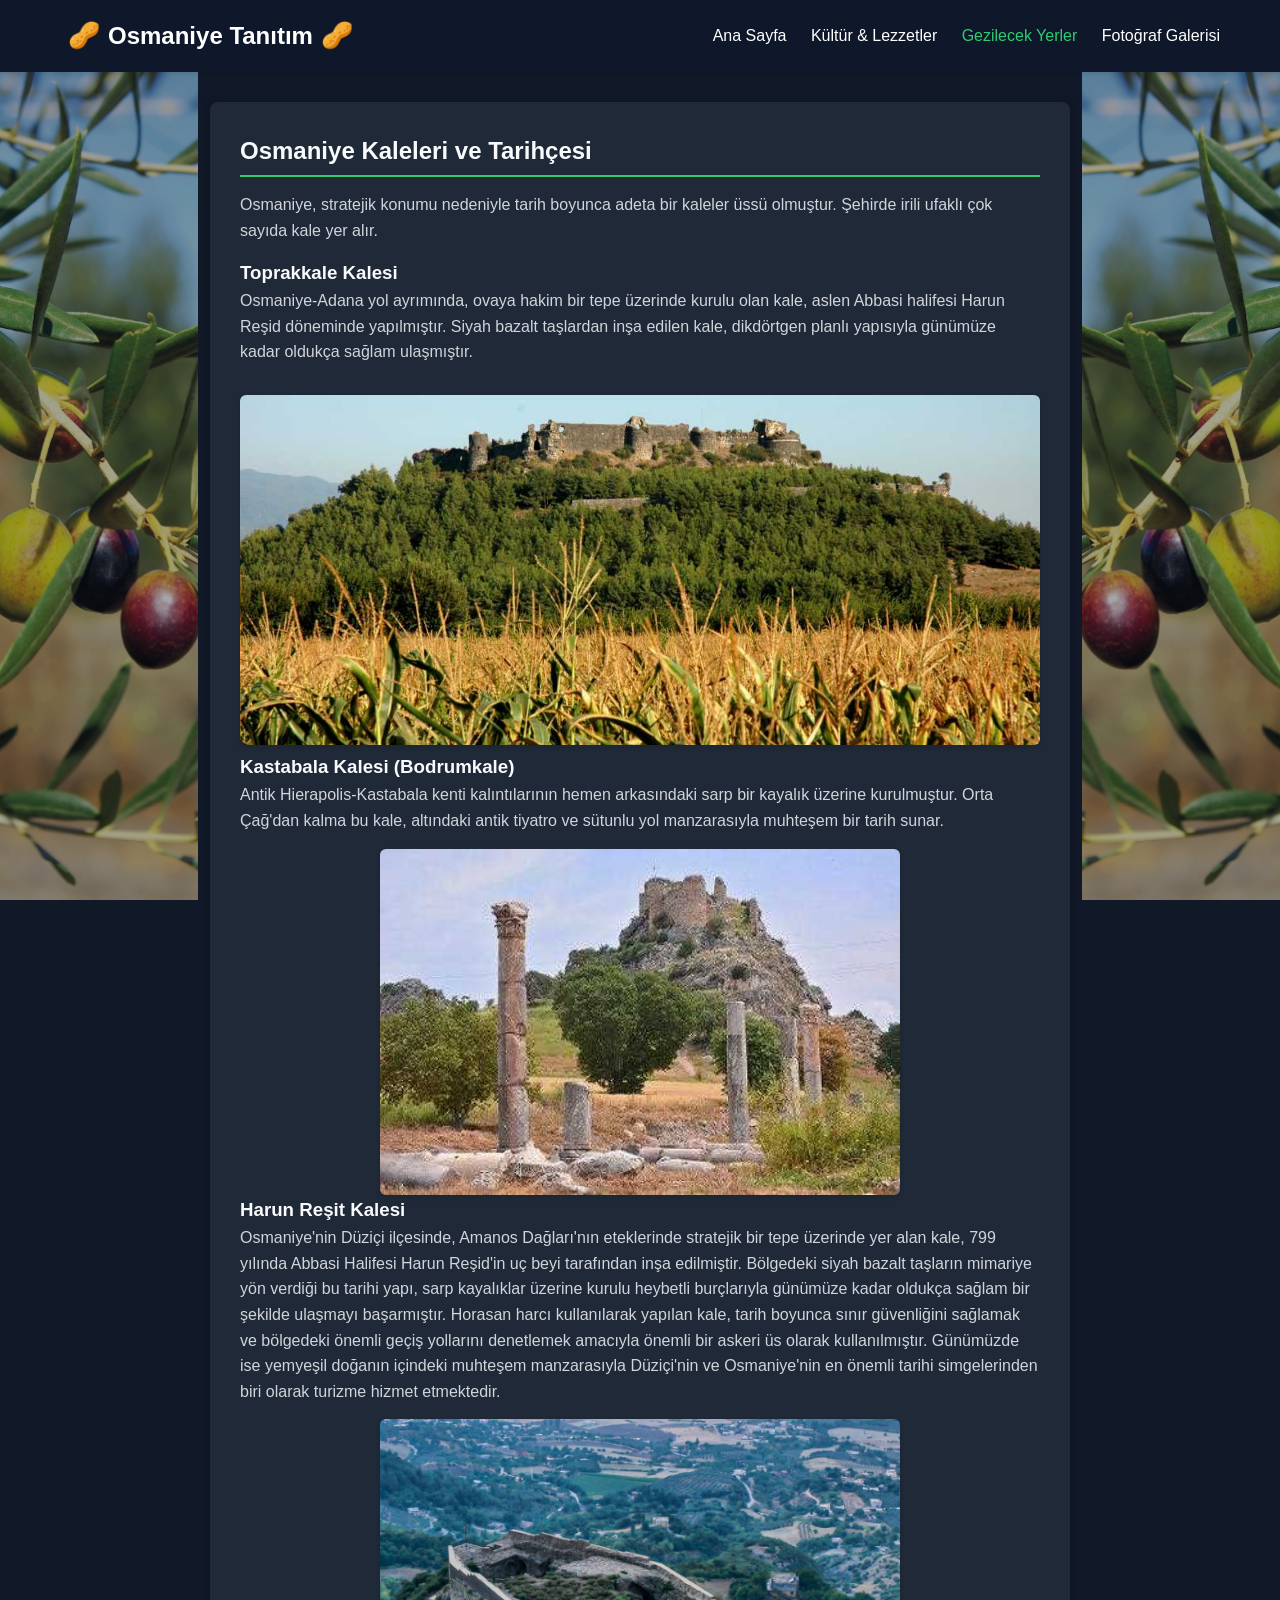
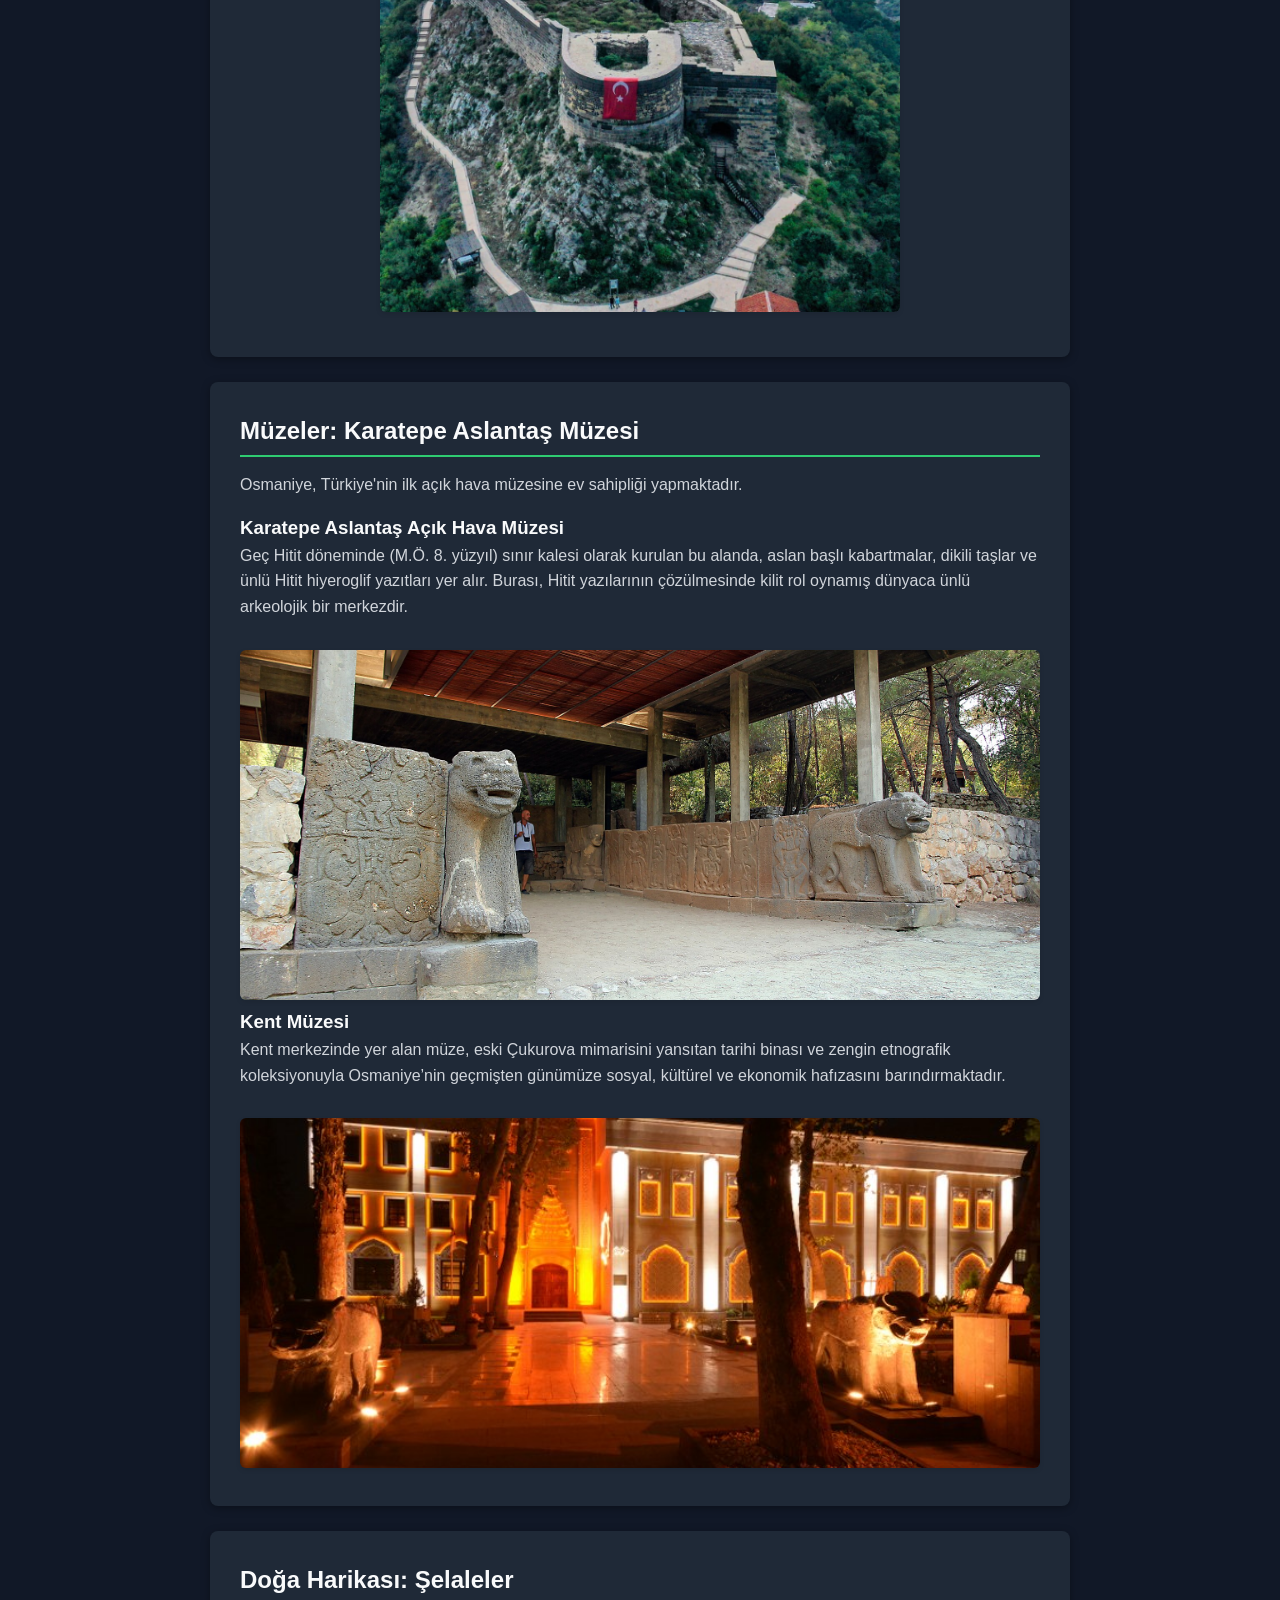
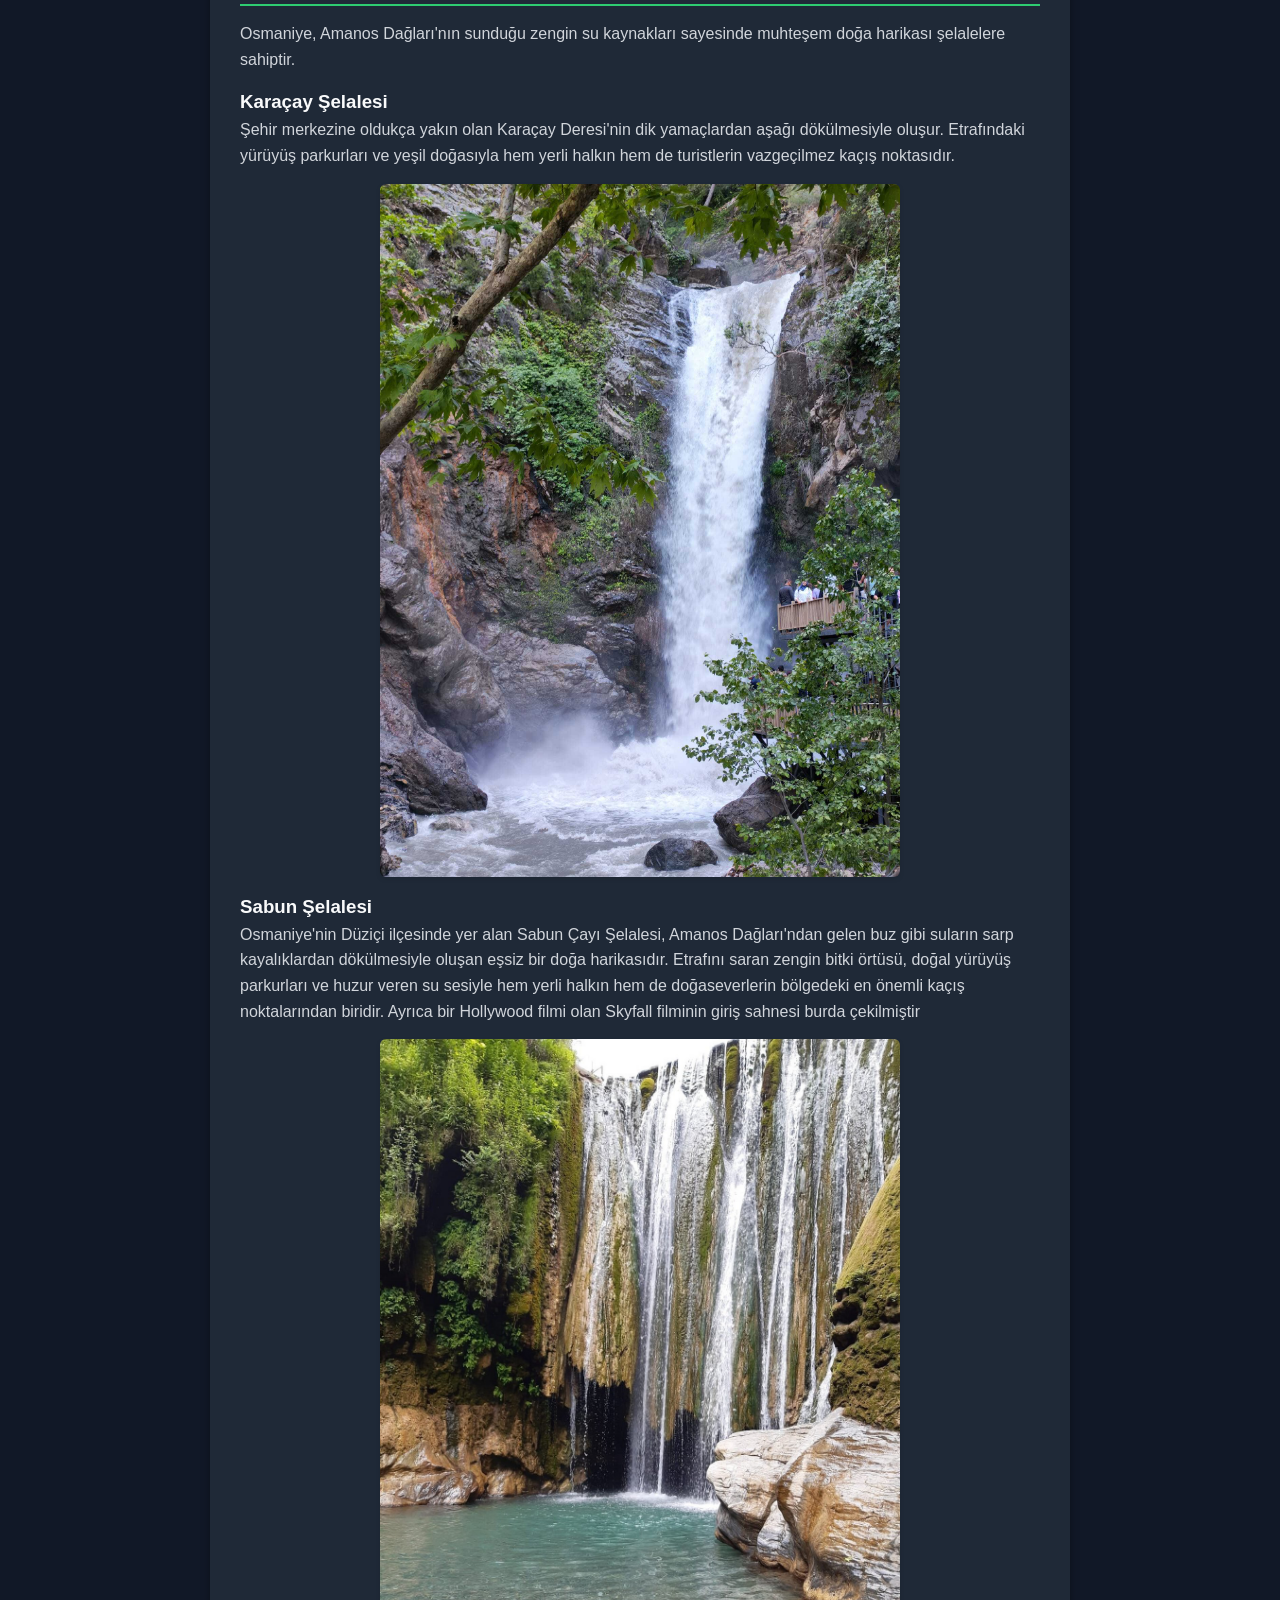
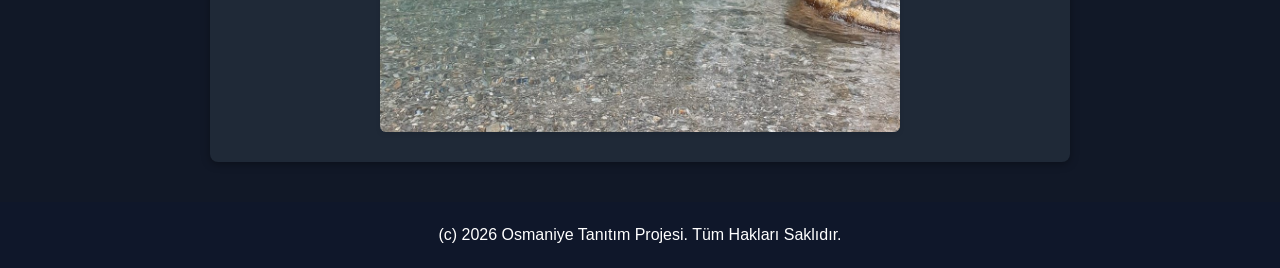
==== commit a3703413: "sabun şelalesi contenti düzenlendi" ====
--- a/gezilecek.html
+++ b/gezilecek.html
@@ -72,7 +72,7 @@
 
             <div style="margin-top: 15px;">
                 <h3>Sabun Şelalesi</h3>
-                <p>Osmaniye'nin Düziçi ilçesinde yer alan Sabun Çayı Şelalesi, Amanos Dağları'ndan gelen buz gibi suların sarp kayalıklardan dökülmesiyle oluşan eşsiz bir doğa harikasıdır. Etrafını saran zengin bitki örtüsü, doğal yürüyüş parkurları ve huzur veren su sesiyle hem yerli halkın hem de doğaseverlerin bölgedeki en önemli kaçış noktalarından biridir.</p>
+                <p>Osmaniye'nin Düziçi ilçesinde yer alan Sabun Çayı Şelalesi, Amanos Dağları'ndan gelen buz gibi suların sarp kayalıklardan dökülmesiyle oluşan eşsiz bir doğa harikasıdır. Etrafını saran zengin bitki örtüsü, doğal yürüyüş parkurları ve huzur veren su sesiyle hem yerli halkın hem de doğaseverlerin bölgedeki en önemli kaçış noktalarından biridir. Ayrıca bir Hollywood filmi olan Skyfall filminin giriş sahnesi burda çekilmiştir</p>
                 <img src="images/burasi-muthis-bir-doga.jpg" alt="Sabun Şelalesi" class="ana-gorsel kucuk-gorsel">
             </div>
         </section>
